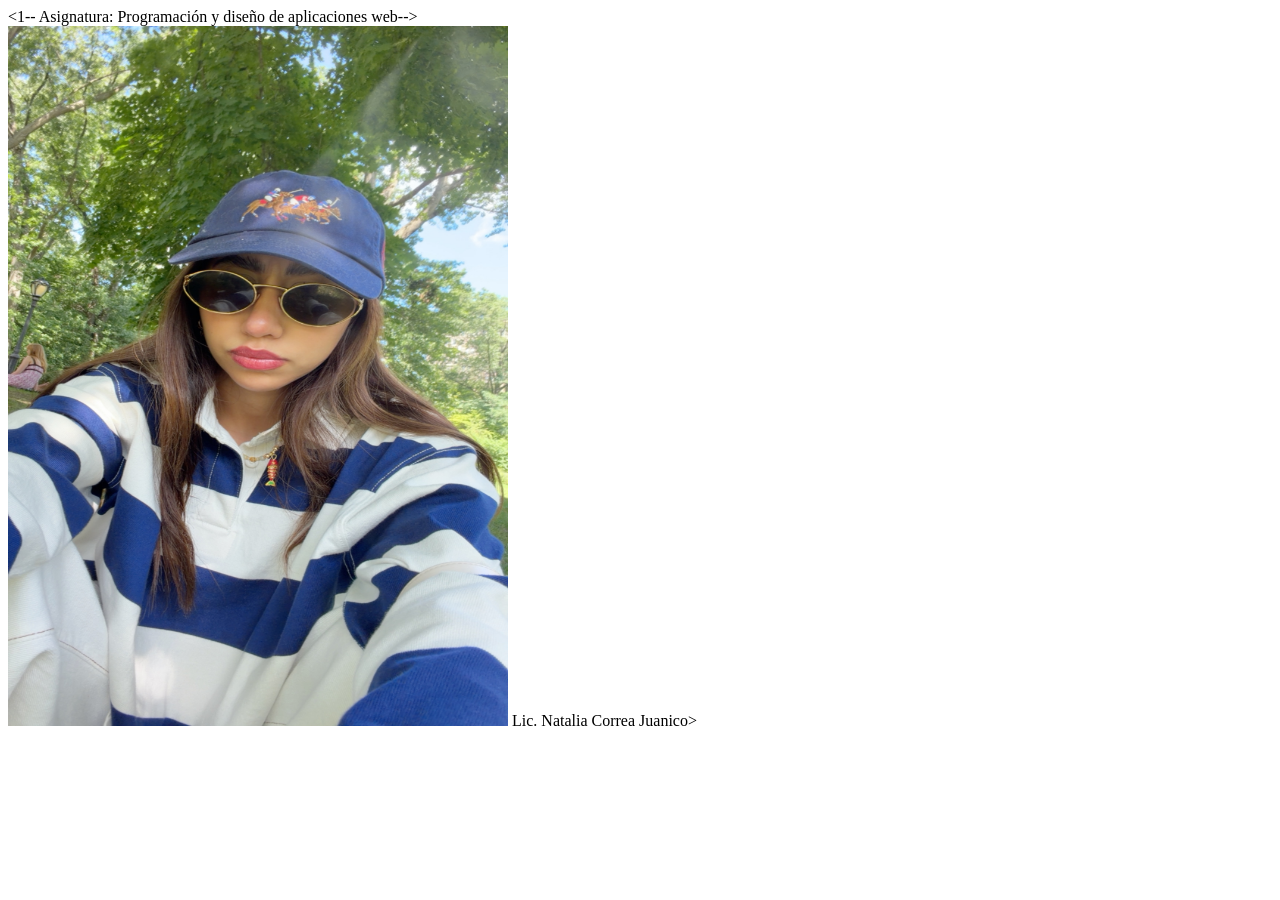
==== perfil-NataliaCorrea/index.html @ 67d0bb42 "Act 1 Perfil Natalia" ====
<!DOCTYPE html>
<!-- Nombre: Natalia Correa-->
<1-- Asignatura: Programación y diseño de aplicaciones web-->
<!-- Actividad 1: Crear una aplicacion de mi perfil personal-->
<html lang="es">
<!-- la etiqueta DOCTYPE html indica el tipo de documento y SIEMPRE va-->
<!-- la etiqueta de html da por inicio el documento completo-->
<head>
    <!-- En la etiqueta del head se incluye el titulo de la página, los metadatos y
    los enlaces externos como el css, estilos y apis de letras, iconos y demás -->
<title>markat | Natalia Correa</title>
<!-- la etiqueta title es el titulo de como se muestra en el navegador -->
</head> <!--Aqui termina y se cierra el head-->

<!-- Aqui INICIA EL BODY-->
<body>
    <!--la etiqueta div es para crear una división en la página-->
<div class="card">
    <img src="Foto.JPG" alt="Natalia Correa" width="500" height="700">
        <h12> Lic. Natalia Correa Juanico>




</div>


</body> <!--Aqui se CIERRA EL BODY-->









</html>
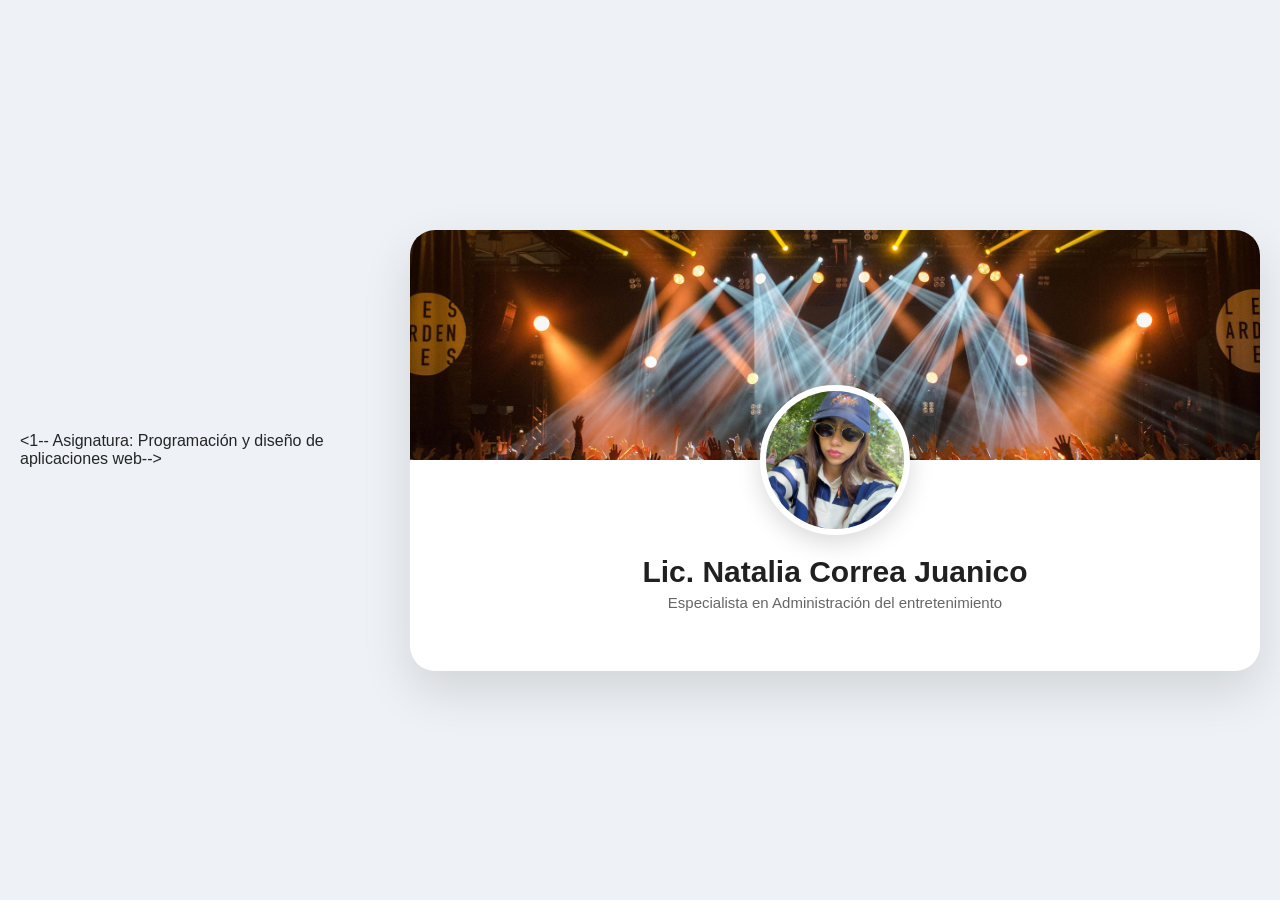
==== commit 8e1a7a58: "Date 2" ====
--- a/perfil-NataliaCorrea/index.html
+++ b/perfil-NataliaCorrea/index.html
@@ -8,21 +8,47 @@
 <head>
     <!-- En la etiqueta del head se incluye el titulo de la página, los metadatos y
     los enlaces externos como el css, estilos y apis de letras, iconos y demás -->
-<title>markat | Natalia Correa</title>
+
+    <meta charset="UTF-8">
+    <meta name="description" content="perfil profesional Natalia Correa">
+    <meta name="keywords" content="Campañas, Marcas profesionales, Conciertos, Festivales">
+    <meta name="author" content="Natalia Correa">
+    <meta name="viewport" content="width=device-width, initial-scale=1.0"> 
+
+    <link rel="stylesheet" href="style.css">
+
+<!-- La etiqueta de meta,son los metadatos que nos ayuda a configurar nuestro diseño -->
+    
+    <title>markat | Natalia Correa</title>
 <!-- la etiqueta title es el titulo de como se muestra en el navegador -->
 </head> <!--Aqui termina y se cierra el head-->
 
 <!-- Aqui INICIA EL BODY-->
 <body>
     <!--la etiqueta div es para crear una división en la página-->
-<div class="card">
-    <img src="Foto.JPG" alt="Natalia Correa" width="500" height="700">
-        <h12> Lic. Natalia Correa Juanico>
 
+    <!-- AQUI INICIA EL CONTENIDO PRINCIPAL-->
+<main class="card">
 
+    <div class="cover">
+        <img src="cover.jpg" alt="Foto de cover">
 
+    </div> 
 
+    <!--SECCIÓN DEL PERFIL-->
+
+    <section class="profile">
+
+<div class="profile-image">
+ <img src="Foto.JPG" alt="Foto de Natalia Correa" width="500" height="700">   
 </div>
+ 
+ 
+ <h1> Lic. Natalia Correa Juanico </h1>
+ <h2> Especialista en Administración del entretenimiento </h2>
+
+    </section>
+</main>
 
 
 </body> <!--Aqui se CIERRA EL BODY-->
--- a/perfil-NataliaCorrea/style.css
+++ b/perfil-NataliaCorrea/style.css
@@ -0,0 +1,97 @@
+*{
+    margin: 0;
+    padding: 0;
+    box-sizing: border-box;
+}
+
+body {
+    font-family: "Poppins", sans-serif;
+    min-height: 100vh;
+    display: flex;
+    justify-content: center;
+    align-items: center;
+    padding: 40px 20px;
+    background: #eef1f5;
+    color: #252525;
+}
+
+.card {
+    width: 100%;
+    max-width: 850px;
+    background: #ffffff;
+    border-radius: 25px;
+    overflow: hidden;
+    box-shadow:
+       0 20px 50px rgba(0, 0, 0, 0.12);
+    animation: cardAppear 0.7s ease;
+}
+
+/* Animación de entrada */
+
+@keyframes cardAppear {
+    from {
+        opacity: 0;
+        transform: translateY(25px);
+    }
+    to {
+        opacity: 1;
+        transform: translateY(0);
+    }
+}
+
+.cover {
+    width: 100%;
+    height: 230px;
+    overflow: hidden;
+    position: relative;
+}
+
+.cover img {
+    width: 100%;
+    height: 100%;
+    object-fit: cover;
+    display: block;
+    transition: transform 0.6s ease;
+}
+
+.card:hover .cover img {
+    transform: scale(1.04);
+}
+
+.profile {
+    position: relative;
+    padding: 0 45px 45px;
+    text-align: center;
+}
+
+.profile-image {
+    width: 150px;
+    height: 150px;
+    border-radius: 50%;
+    overflow: hidden;
+    border: 6px solid #ffffff;
+    margin: -75px auto 20px;
+    position: relative;
+    background: #ffffff;
+    box-shadow:
+        0 8px 25px rgba(0, 0, 0, 0.15);
+}
+
+.profile-image img {
+    width: 100%;
+    height: 100%;
+    object-fit: cover;
+}
+
+.profile h1 {
+    font-size: 30px;
+    font-weight: 700;
+    margin-bottom: 5px;
+    color: #202020;
+}
+.profile h2 {
+    font-size: 15px;
+    font-weight: 500;
+    color: #666;
+    margin-bottom: 15px;
+}
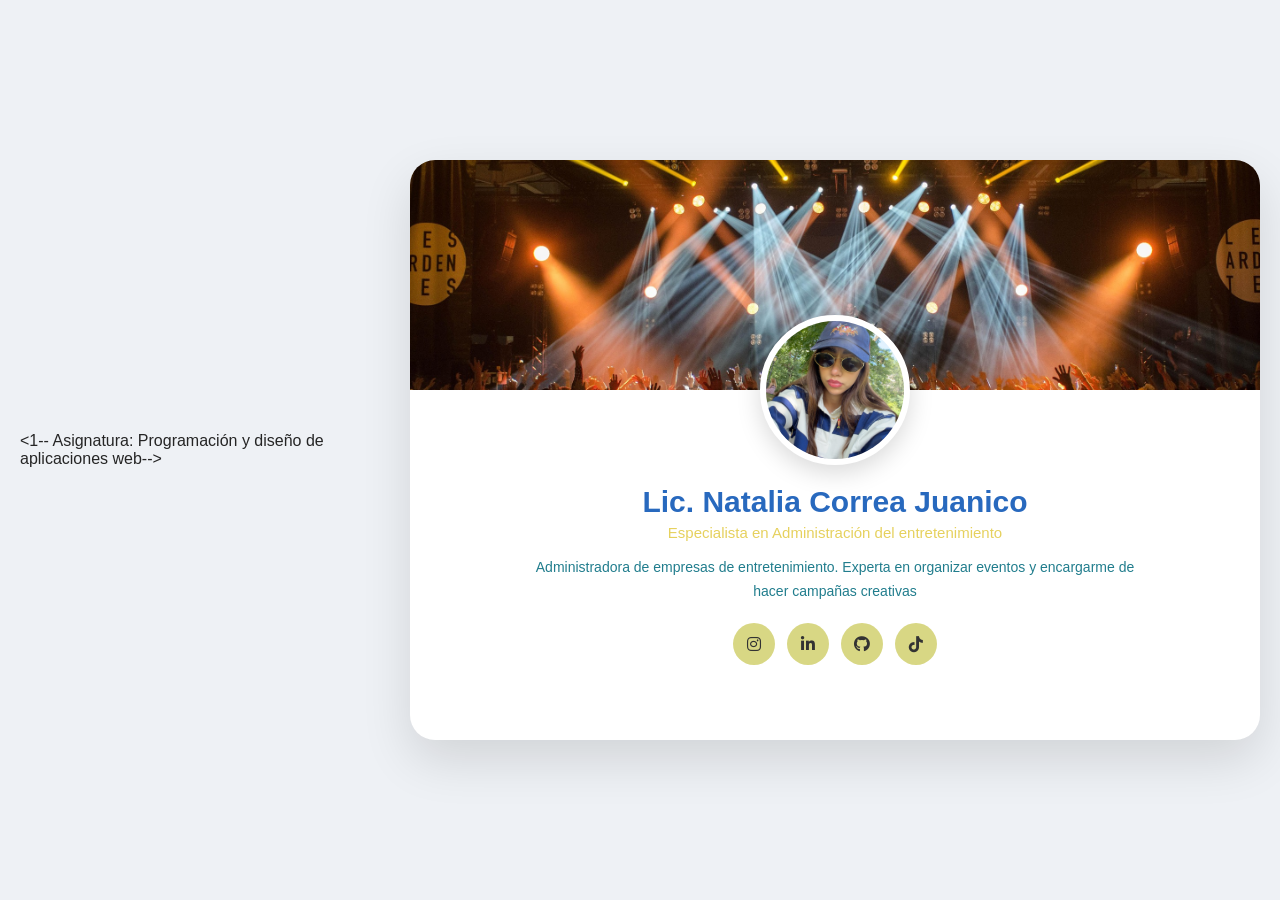
==== commit f0e1293e: "Entregable 1 Natalia Correa - 2/oct Miss usted me dijo que lo mandara así" ====
--- a/perfil-NataliaCorrea/index.html
+++ b/perfil-NataliaCorrea/index.html
@@ -16,6 +16,8 @@
     <meta name="viewport" content="width=device-width, initial-scale=1.0"> 
 
     <link rel="stylesheet" href="style.css">
+
+    <link rel="stylesheet" href="https://cdnjs.cloudflare.com/ajax/libs/font-awesome/6.5.2/css/all.min.css">
 
 <!-- La etiqueta de meta,son los metadatos que nos ayuda a configurar nuestro diseño -->
     
@@ -46,6 +48,38 @@
  
  <h1> Lic. Natalia Correa Juanico </h1>
  <h2> Especialista en Administración del entretenimiento </h2>
+ <p class ="profile-description">
+     Administradora de empresas de entretenimiento.
+     Experta en organizar eventos y encargarme de hacer campañas creativas 
+
+
+     </p>
+
+ <!--REDES SOCIALES-->
+
+ <div class="social-links">
+
+    <!-- Instagram -->
+    <a href="#" target="_blank" aria-label="Instagram">
+        <i class="fa-brands fa-instagram"></i>
+    </a>
+
+    <!-- LinkedIn -->
+    <a href="#" target="_blank" aria-label="LinkedIn">
+        <i class="fa-brands fa-linkedin-in"></i>
+    </a>
+
+    <!-- GitHub -->
+    <a href="#" target="_blank" aria-label="GitHub">
+        <i class="fa-brands fa-github"></i>
+    </a>
+
+<!-- TikTok -->
+<a href="#" target="_blank" aria-label="TikTok">
+<i class="fa-brands fa-tiktok"></i>
+</a>
+
+</div>
 
     </section>
 </main>
--- a/perfil-NataliaCorrea/style.css
+++ b/perfil-NataliaCorrea/style.css
@@ -87,11 +87,50 @@
     font-size: 30px;
     font-weight: 700;
     margin-bottom: 5px;
-    color: #202020;
+    color: #2869be;
 }
 .profile h2 {
     font-size: 15px;
     font-weight: 500;
-    color: #666;
+    color: rgb(230, 209, 94);
     margin-bottom: 15px;
+}
+
+.profile-description {
+    max-width: 600px;
+    margin: 0 auto 20px;
+    color: rgb(33, 125, 141);
+    line-height: 1.7;
+    font-size: 14px;
+}
+
+/* REDES SOCIALES */
+
+.social-links {
+    display: flex;
+    justify-content: center;
+    gap: 12px;
+    margin-bottom: 30px;
+}
+
+.social-links a {
+    width: 42px;
+    height: 42px;
+    display: flex;
+    align-items: center;
+    justify-content: center;
+    border-radius: 50%;
+    text-decoration: none;
+    background: #d8d784;
+    color: #333;
+    transition:
+        transform 0.3s ease,
+        background 0.3s ease,
+        color 0.3s ease;
+}
+
+.social-links a:hover {
+    transform: translateY(-4px);
+    background: #222;
+    color: #e7d883;
 }
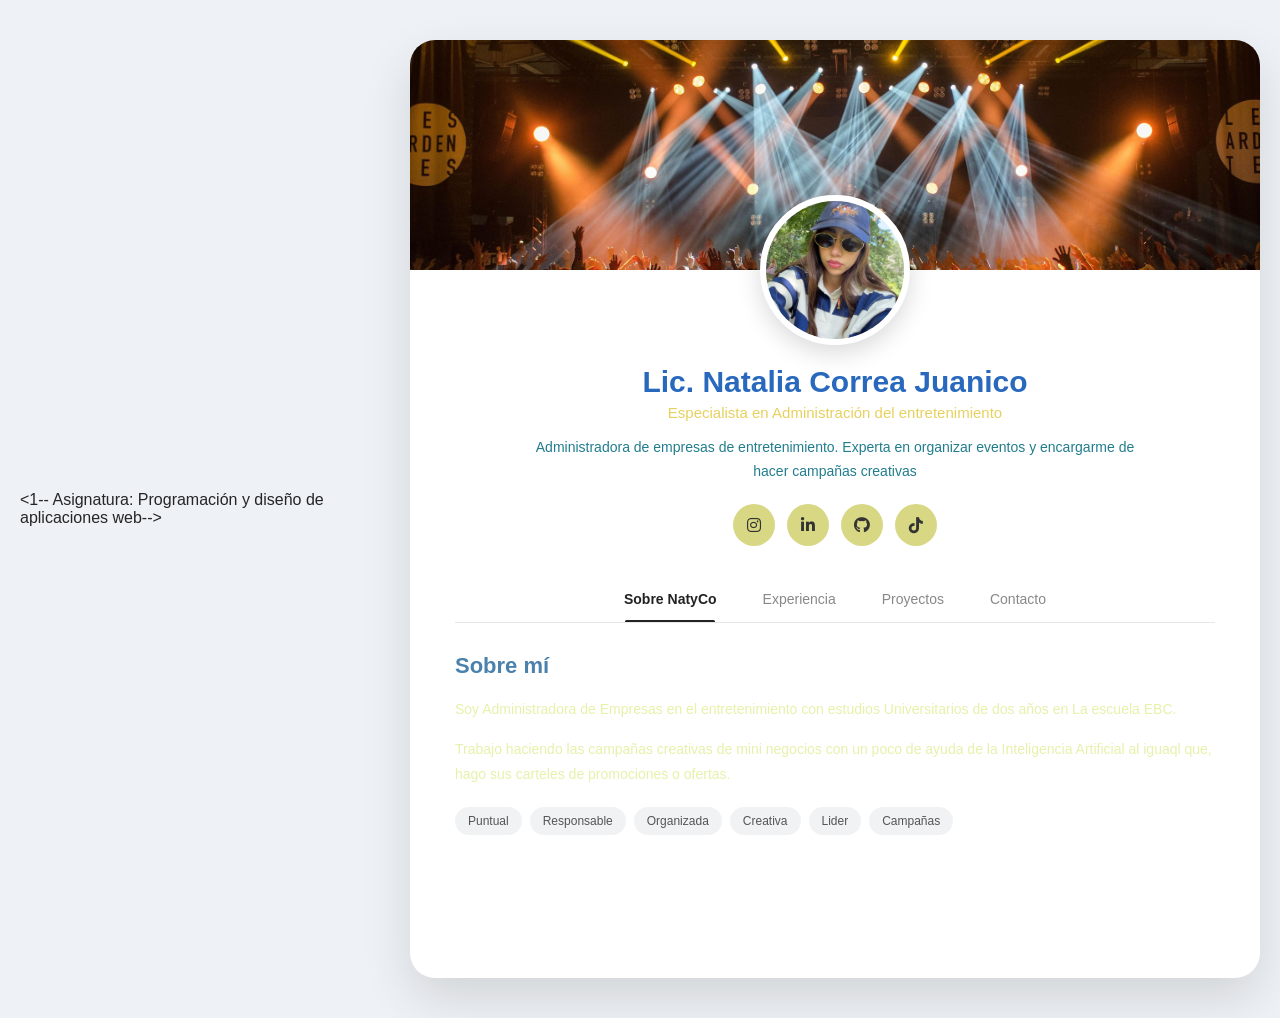
==== commit 5c20bb65: "Entregable 1 Natalia Correa Juanico" ====
--- a/perfil-NataliaCorrea/index.html
+++ b/perfil-NataliaCorrea/index.html
@@ -60,39 +60,120 @@
  <div class="social-links">
 
     <!-- Instagram -->
-    <a href="#" target="_blank" aria-label="Instagram">
+    <a href="https://www.instagram.com/?hl=es" target="_blank" aria-label="Instagram">
         <i class="fa-brands fa-instagram"></i>
     </a>
 
     <!-- LinkedIn -->
-    <a href="#" target="_blank" aria-label="LinkedIn">
+    <a href="https://mx.linkedin.com/" target="_blank" aria-label="LinkedIn">
         <i class="fa-brands fa-linkedin-in"></i>
     </a>
 
     <!-- GitHub -->
-    <a href="#" target="_blank" aria-label="GitHub">
+    <a href="https://github.com/NataliaCorreaJuanico" target="blank="aria-label="GitHub">
         <i class="fa-brands fa-github"></i>
     </a>
 
 <!-- TikTok -->
-<a href="#" target="_blank" aria-label="TikTok">
+<a href="https://www.tiktok.com/es/" target="_blank" aria-label="TikTok">
 <i class="fa-brands fa-tiktok"></i>
 </a>
 
+
 </div>
+
+
+<!--NAVEGACIÓN PRINCIPAL de la Tarjeta-->
+<nav class="tabs">
+    <button class="tab active" data-section="about">
+        Sobre NatyCo
+    </button>
+
+    <button class="tab" data-section="experience">
+        Experiencia
+    </button>
+
+    <button class="tab" data-section="projects">
+        Proyectos
+    </button>
+
+    <button class="tab" data-section="contact">
+        Contacto
+    </button>
+
+
+</nav>
+
+<!--Contenido de las secciones: Sobre mi, Experiencia, Proyectos, Contacto-->
+
+<div class="content">
+<!-- Seccion de "Sobre mi"-->
+<section id="about" class="tab-content active">
+
+    <h3>Sobre mí</h3>
+
+    <p>
+    Soy Administradora de Empresas en el entretenimiento con estudios Universitarios de dos años en La escuela EBC.
+    </p>
+
+    <p>
+    Trabajo haciendo las campañas creativas de mini negocios con un poco de ayuda de la Inteligencia Artificial al iguaql que,
+    hago sus carteles de promociones o ofertas.
+    </p>
+
+    <div class="skills">
+
+    <span>Puntual</span>
+    <span>Responsable</span>
+    <span>Organizada</span>
+    <span>Creativa</span>
+     <span>Lider</span>
+    <span>Campañas</span>
+
+    </div>
+</section>
+<!-- Sección "Experiencia"-->
+<section id="experience" class="tab-content">
+
+    <h3>Experiencia</h3>
+
+    <div class="experience-item">
+
+    <span class="experience-date">
+   Educación</span>
+
+    <h4>Administradora de Entretenimiento</h4>
+
+    <p>Organizadora de eventos y campañas,Colaboraciones digitales
+    </p>
+
+    </div>
+
+
+    <div class="experience-item">
+
+    <span class="experience-date">
+    Tecnología</span>
+
+    <h4>Desarrollo y organización de eventos </h4>
+
+    <p> Eventos creativos y bien organizados, eventos con publicidad completa </p>
+
+    </div>
+
+    </section>
+
+</div>
+
+
 
     </section>
 </main>
 
 
+<script src="script.js"></script>
+
+
 </body> <!--Aqui se CIERRA EL BODY-->
 
-
-
-
-
-
-
-
-
 </html>
--- a/perfil-NataliaCorrea/style.css
+++ b/perfil-NataliaCorrea/style.css
@@ -133,4 +133,139 @@
     transform: translateY(-4px);
     background: #222;
     color: #e7d883;
-}+}
+
+.tabs {
+    display: flex;
+    justify-content: center;
+    gap: 10px;
+    border-bottom: 1px solid #e7e7e7;
+    margin-bottom: 30px;
+    overflow-x: auto;
+}
+
+
+.tab {
+    border: none;
+    background: transparent;
+    padding: 15px 18px;
+    font-family: inherit;
+    font-size: 14px;
+    font-weight: 500;
+    color: #888;
+    cursor: pointer;
+    position: relative;
+    white-space: nowrap;
+    transition: color 0.3s ease;
+}
+
+
+.tab:hover {
+    color: #222;
+}
+
+/* Pestaña activa */
+
+.tab.active {
+    color: #222;
+    font-weight: 600;
+}
+
+
+/* Línea debajo de la pestaña activa */
+
+.tab.active::after {
+    content: "";
+    position: absolute;
+    bottom: -1px;
+    left: 15%;
+    width: 70%;
+    height: 3px;
+    background: #222;
+    border-radius: 5px;
+}
+
+.content {
+    min-height: 280px;
+    text-align: left;
+}
+
+/*SECCIONES */
+
+.tab-content {
+    display: none;
+    animation: contentAppear 0.4s ease;
+}
+
+.tab-content.active {
+    display: block;
+}
+
+@keyframes contentAppear {
+
+    from {
+        opacity: 0;
+        transform: translateY(10px);
+    }
+
+    to {
+        opacity: 1;
+        transform: translateY(0);
+    }
+
+}
+
+/* Títulos */
+.tab-content h3 {
+    font-size: 22px;
+    margin-bottom: 18px;
+    color: rgb(74, 129, 173);
+}
+
+/* Párrafos */
+.tab-content p {
+    font-size: 14px;
+    line-height: 1.8;
+    color: rgb(231, 241, 170);
+    margin-bottom: 15px;
+}
+
+/*SKILL*/
+.skills {
+    display: flex;
+    flex-wrap: wrap;
+    gap: 8px;
+    margin-top: 20px;
+}
+
+.skills span {
+    background: #f1f2f4;
+    padding: 7px 13px;
+    border-radius: 20px;
+    font-size: 12px;
+    color: #555;
+}
+
+/*Experiencia laboral*/
+.experience-item {
+    border-left: 3px solid #222;
+    padding-left: 20px;
+    margin-bottom: 25px;
+}
+
+
+.experience-date {
+    font-size: 12px;
+    font-weight: 600;
+    color: #888;
+    text-transform: uppercase;
+    letter-spacing: 1px;
+}
+
+
+.experience-item h4 {
+    font-size: 16px;
+    margin: 5px 0 8px;
+    color: #222;
+}
+
